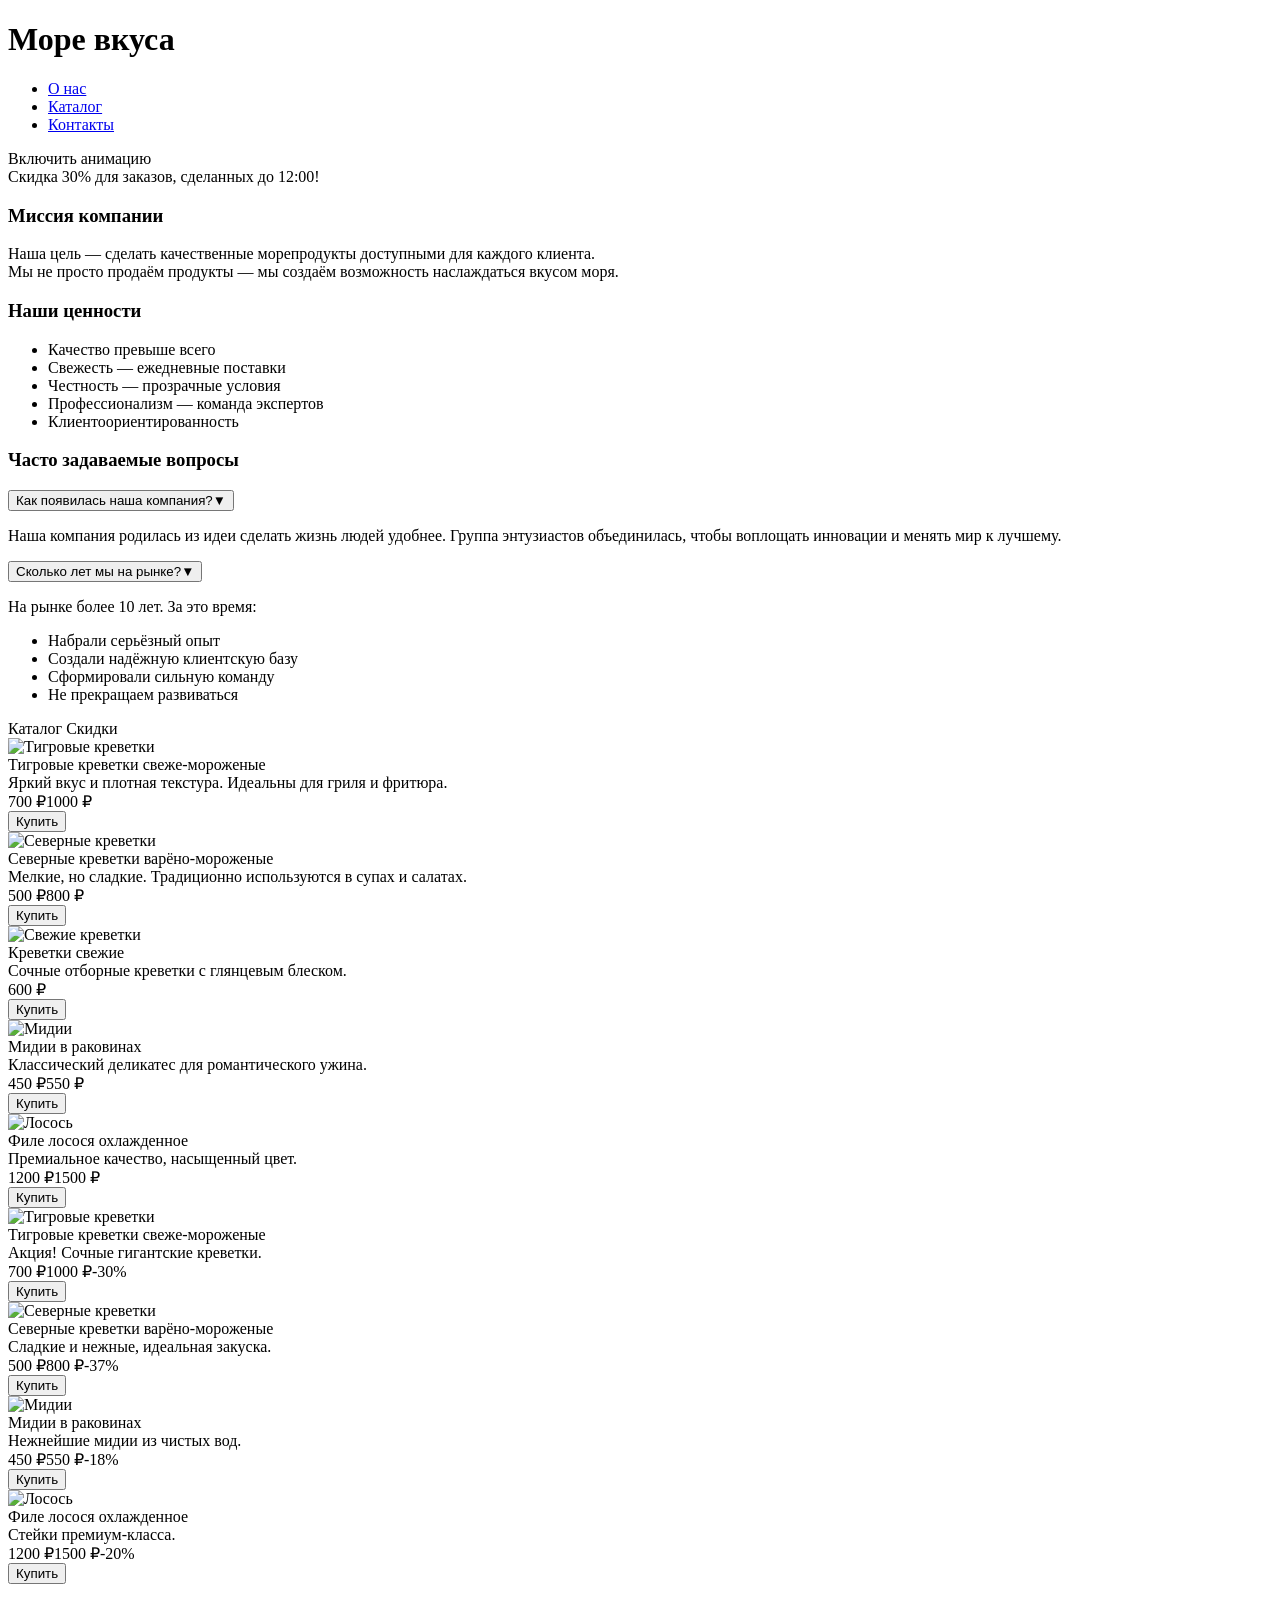
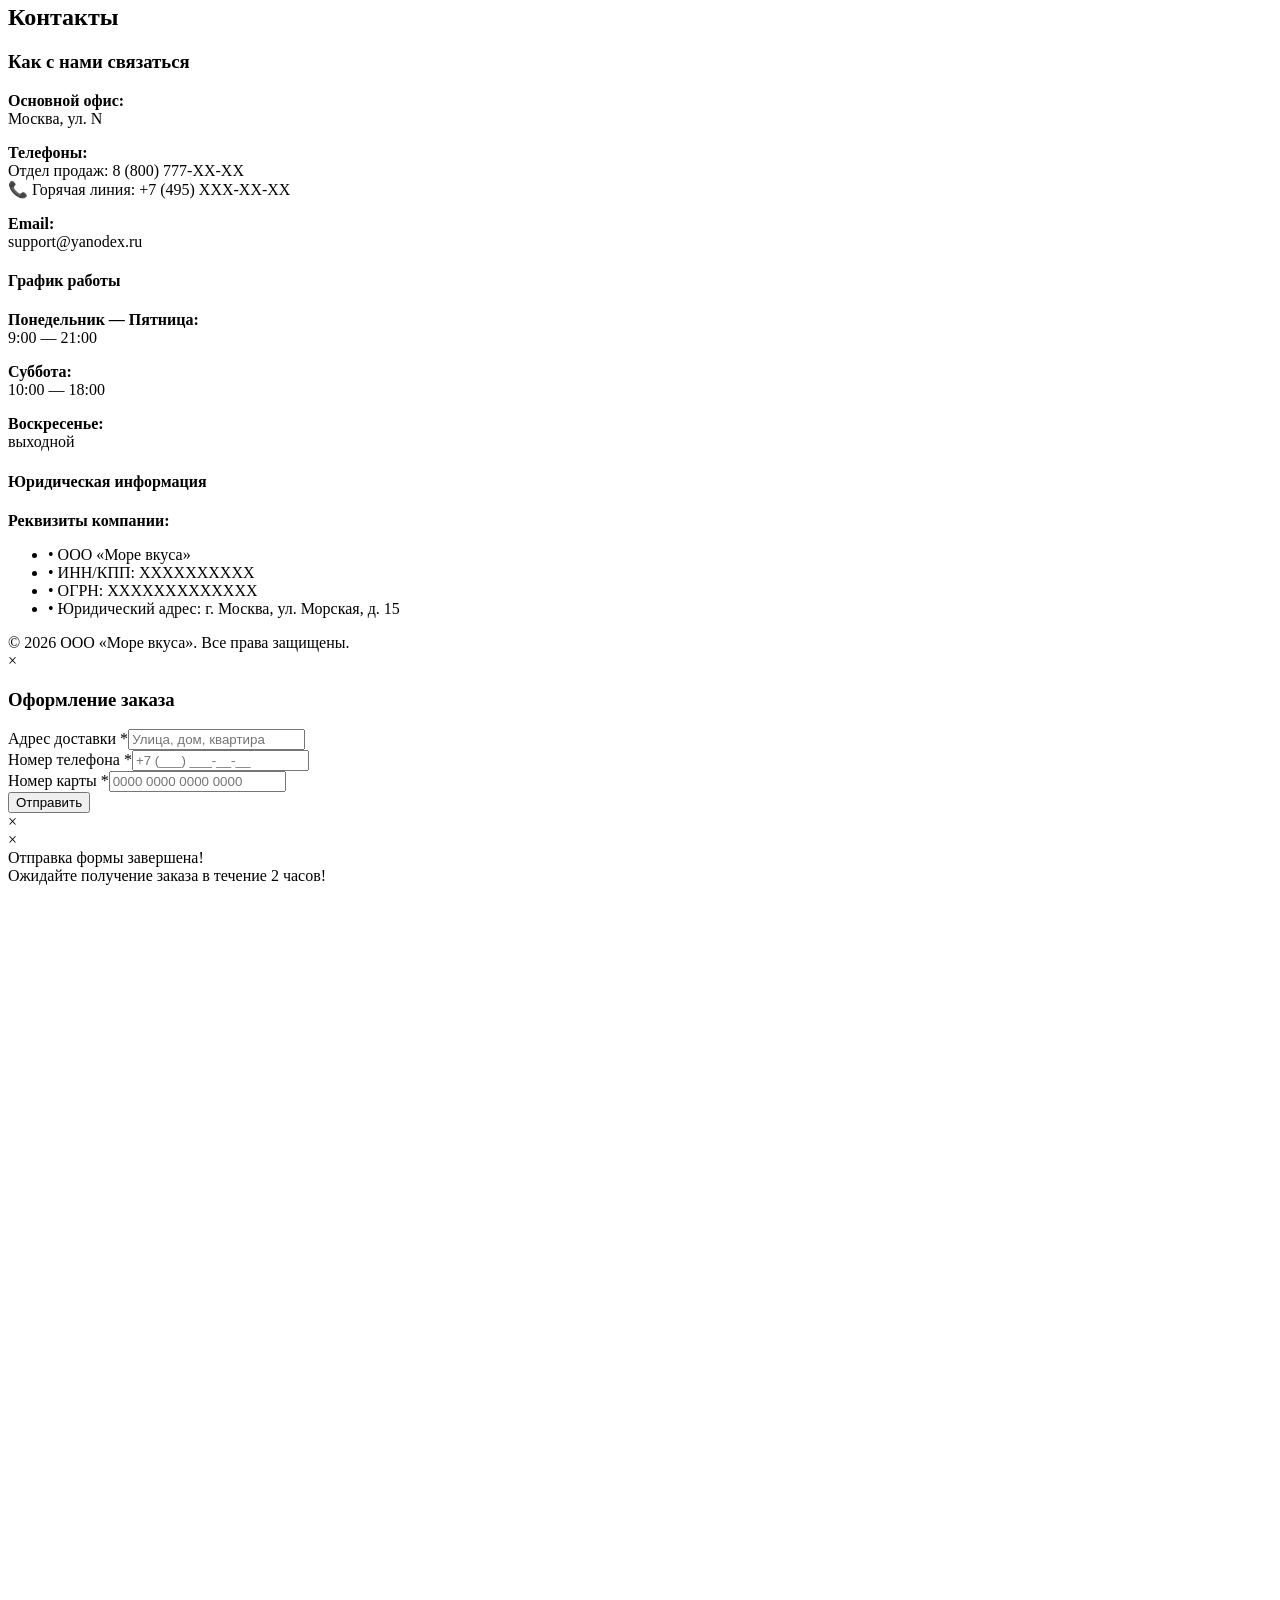
==== proect.html @ 008221eb "Add files via upload" ====
<!DOCTYPE html>
<html lang="ru">
<head>
    <meta charset="UTF-8">
    <meta name="viewport" content="width=device-width, initial-scale=1.0, user-scalable=yes">
    <title>Море вкуса</title>
    <link rel="stylesheet" href="style.css">
</head>
<body>

    <!-- Шапка -->
    <header>
        <h1 class="logo">Море вкуса</h1>
        <nav>
            <ul>
                <li><a href="#about">О нас</a></li>
                <li><a href="#catalog">Каталог</a></li>
                <li><a href="#contacts">Контакты</a></li>
            </ul>
        </nav>
        <div class="switch-container" id="animToggleContainer">
            <span>Включить анимацию</span>
            <div class="toggle-switch" id="animToggle"></div>
        </div>
    </header>

    <!-- Баннер -->
    <section class="hero">
        <div class="hero-text">Скидка 30% для заказов, сделанных до 12:00!</div>
    </section>

    <!-- О нас (новая структура: три независимых блока) -->
    <section id="about" class="about-section">
        <div class="content-wrapper">
            <!-- 1. Миссия -->
            <div class="mission-block">
                <h3>Миссия компании</h3>
                <p>Наша цель — сделать качественные морепродукты доступными для каждого клиента.<br>Мы не просто продаём продукты — мы создаём возможность наслаждаться вкусом моря.</p>
            </div>

            <!-- 2. Ценности -->
            <div class="values-block">
                <h3>Наши ценности</h3>
                <ul class="values-list">
                    <li>Качество превыше всего</li>
                    <li>Свежесть — ежедневные поставки</li>
                    <li>Честность — прозрачные условия</li>
                    <li>Профессионализм — команда экспертов</li>
                    <li>Клиентоориентированность</li>
                </ul>
            </div>

            <!-- 3. FAQ -->
            <div class="faq-block">
                <h3>Часто задаваемые вопросы</h3>
                <div class="faq-list">
                    <div class="faq-item">
                        <button class="faq-question">Как появилась наша компания?<span class="icon">▼</span></button>
                        <div class="faq-answer"><p>Наша компания родилась из идеи сделать жизнь людей удобнее. Группа энтузиастов объединилась, чтобы воплощать инновации и менять мир к лучшему.</p></div>
                    </div>
                    <div class="faq-item">
                        <button class="faq-question">Сколько лет мы на рынке?<span class="icon">▼</span></button>
                        <div class="faq-answer"><p>На рынке более 10 лет. За это время:</p><ul><li>Набрали серьёзный опыт</li><li>Создали надёжную клиентскую базу</li><li>Сформировали сильную команду</li><li>Не прекращаем развиваться</li></ul></div>
                    </div>
                </div>
            </div>
        </div>
    </section>

    <!-- КАТАЛОГ / СКИДКИ (без изменений) -->
    <section id="catalog" class="catalog-section">
        <div class="tab-switch">
            <span class="tab-link active" data-tab="catalog">Каталог</span>
            <span class="tab-link" data-tab="discounts">Скидки</span>
        </div>

        <div id="tab-catalog" class="tab-content active">
            <div class="slider-container">
                <div class="product-card">
                    <img class="product-img" src="Тигровые креветки.jpeg" alt="Тигровые креветки">
                    <div class="product-title">Тигровые креветки свеже-мороженые</div>
                    <div class="product-desc">Яркий вкус и плотная текстура. Идеальны для гриля и фритюра.</div>
                    <div class="price-block"><span class="price">700 ₽</span><span class="old-price">1000 ₽</span></div>
                    <button class="order-btn">Купить</button>
                </div>
                <div class="product-card">
                    <img class="product-img" src="Северные креветки.jpeg" alt="Северные креветки">
                    <div class="product-title">Северные креветки варёно-мороженые</div>
                    <div class="product-desc">Мелкие, но сладкие. Традиционно используются в супах и салатах.</div>
                    <div class="price-block"><span class="price">500 ₽</span><span class="old-price">800 ₽</span></div>
                    <button class="order-btn">Купить</button>
                </div>
                <div class="product-card">
                    <img class="product-img" src="Свежие креветки.jpeg" alt="Свежие креветки">
                    <div class="product-title">Креветки свежие</div>
                    <div class="product-desc">Сочные отборные креветки с глянцевым блеском.</div>
                    <div class="price-block"><span class="price">600 ₽</span><span class="old-price" style="visibility: hidden;">-</span></div>
                    <button class="order-btn">Купить</button>
                </div>
                <div class="product-card">
                    <img class="product-img" src="Мидии в раковинах.jpeg" alt="Мидии">
                    <div class="product-title">Мидии в раковинах</div>
                    <div class="product-desc">Классический деликатес для романтического ужина.</div>
                    <div class="price-block"><span class="price">450 ₽</span><span class="old-price">550 ₽</span></div>
                    <button class="order-btn">Купить</button>
                </div>
                <div class="product-card">
                    <img class="product-img" src="Филе лосося.jpeg" alt="Лосось">
                    <div class="product-title">Филе лосося охлажденное</div>
                    <div class="product-desc">Премиальное качество, насыщенный цвет.</div>
                    <div class="price-block"><span class="price">1200 ₽</span><span class="old-price">1500 ₽</span></div>
                    <button class="order-btn">Купить</button>
                </div>
            </div>
        </div>

        <div id="tab-discounts" class="tab-content">
            <div class="slider-container">
                <div class="product-card">
                    <img class="product-img" src="Тигровые креветки.jpeg" alt="Тигровые креветки">
                    <div class="product-title">Тигровые креветки свеже-мороженые</div>
                    <div class="product-desc">Акция! Сочные гигантские креветки.</div>
                    <div class="price-block"><span class="price">700 ₽</span><span class="old-price">1000 ₽</span><span class="discount-badge">-30%</span></div>
                    <button class="order-btn">Купить</button>
                </div>
                <div class="product-card">
                    <img class="product-img" src="Северные креветки.jpeg" alt="Северные креветки">
                    <div class="product-title">Северные креветки варёно-мороженые</div>
                    <div class="product-desc">Сладкие и нежные, идеальная закуска.</div>
                    <div class="price-block"><span class="price">500 ₽</span><span class="old-price">800 ₽</span><span class="discount-badge">-37%</span></div>
                    <button class="order-btn">Купить</button>
                </div>
                <div class="product-card">
                    <img class="product-img" src="Мидии в раковинах.jpeg" alt="Мидии">
                    <div class="product-title">Мидии в раковинах</div>
                    <div class="product-desc">Нежнейшие мидии из чистых вод.</div>
                    <div class="price-block"><span class="price">450 ₽</span><span class="old-price">550 ₽</span><span class="discount-badge">-18%</span></div>
                    <button class="order-btn">Купить</button>
                </div>
                <div class="product-card">
                    <img class="product-img" src="Филе лосося.jpeg" alt="Лосось">
                    <div class="product-title">Филе лосося охлажденное</div>
                    <div class="product-desc">Стейки премиум-класса.</div>
                    <div class="price-block"><span class="price">1200 ₽</span><span class="old-price">1500 ₽</span><span class="discount-badge">-20%</span></div>
                    <button class="order-btn">Купить</button>
                </div>
            </div>
        </div>
    </section>

    <!-- Контакты -->
    <section id="contacts" class="contacts-section">
        <h2 class="section-title">Контакты</h2>
        <div class="contacts-grid">
            <div class="contact-col">
                <h3>Как с нами связаться</h3>
                <div class="contact-info">
                    <p><strong>Основной офис:</strong><br>Москва, ул. N</p>
                    <p><strong>Телефоны:</strong><br>Отдел продаж: 8 (800) 777-XX-XX<br>📞 Горячая линия: +7 (495) XXX-XX-XX</p>
                    <p><strong>Email:</strong><br>support@yanodex.ru</p>
                </div>
            </div>
        </div>
    </section>

    <!-- Подвал -->
    <footer class="footer">
        <div class="footer-content">
            <div class="footer-col"><h4>График работы</h4><p><strong>Понедельник — Пятница:</strong><br>9:00 — 21:00</p><p><strong>Суббота:</strong><br>10:00 — 18:00</p><p><strong>Воскресенье:</strong><br>выходной</p></div>
            <div class="footer-col"><h4>Юридическая информация</h4><p><strong>Реквизиты компании:</strong></p><ul><li>• ООО «Море вкуса»</li><li>• ИНН/КПП: XXXXXXXXXX</li><li>• ОГРН: XXXXXXXXXXXXX</li><li>• Юридический адрес: г. Москва, ул. Морская, д. 15</li></ul></div>
        </div>
        <div class="footer-bottom">© 2026 ООО «Море вкуса». Все права защищены.</div>
    </footer>

    <!-- Пузырьки -->
    <div class="bubbles-bg" id="bubblesContainer"></div>

    <!-- Модальные окна -->
    <div id="orderModal" class="modal">
        <div class="modal-content">
            <span class="close-modal">&times;</span>
            <h3>Оформление заказа</h3>
            <form id="orderForm">
                <div class="form-group"><label for="address">Адрес доставки *</label><input type="text" id="address" required placeholder="Улица, дом, квартира"></div>
                <div class="form-group"><label for="phone">Номер телефона *</label><input type="tel" id="phone" required placeholder="+7 (___) ___-__-__"></div>
                <div class="form-group"><label for="card">Номер карты *</label><input type="text" id="card" required placeholder="0000 0000 0000 0000" maxlength="19"></div>
                <button type="submit" class="submit-btn">Отправить</button>
            </form>
        </div>
    </div>

    <div id="loadingModal" class="loading-modal">
        <div class="loading-content">
            <span class="close-modal" id="closeLoading">&times;</span>
            <div class="loading-dots"><div class="dot"></div><div class="dot"></div><div class="dot"></div></div>
        </div>
    </div>

    <div id="successModal" class="success-modal">
        <div class="success-content">
            <span class="close-modal" id="closeSuccess">&times;</span>
            <div class="success-text">Отправка формы завершена!<br>Ожидайте получение заказа в течение 2 часов!</div>
            <svg class="success-checkmark" xmlns="http://www.w3.org/2000/svg" viewBox="0 0 52 52">
                <path class="checkmark-check" fill="none" d="M14.1 27.2l7.1 7.2 16.7-16.8"/>
            </svg>
        </div>
    </div>
    <script src="script.js"></script>
</body>
</html>
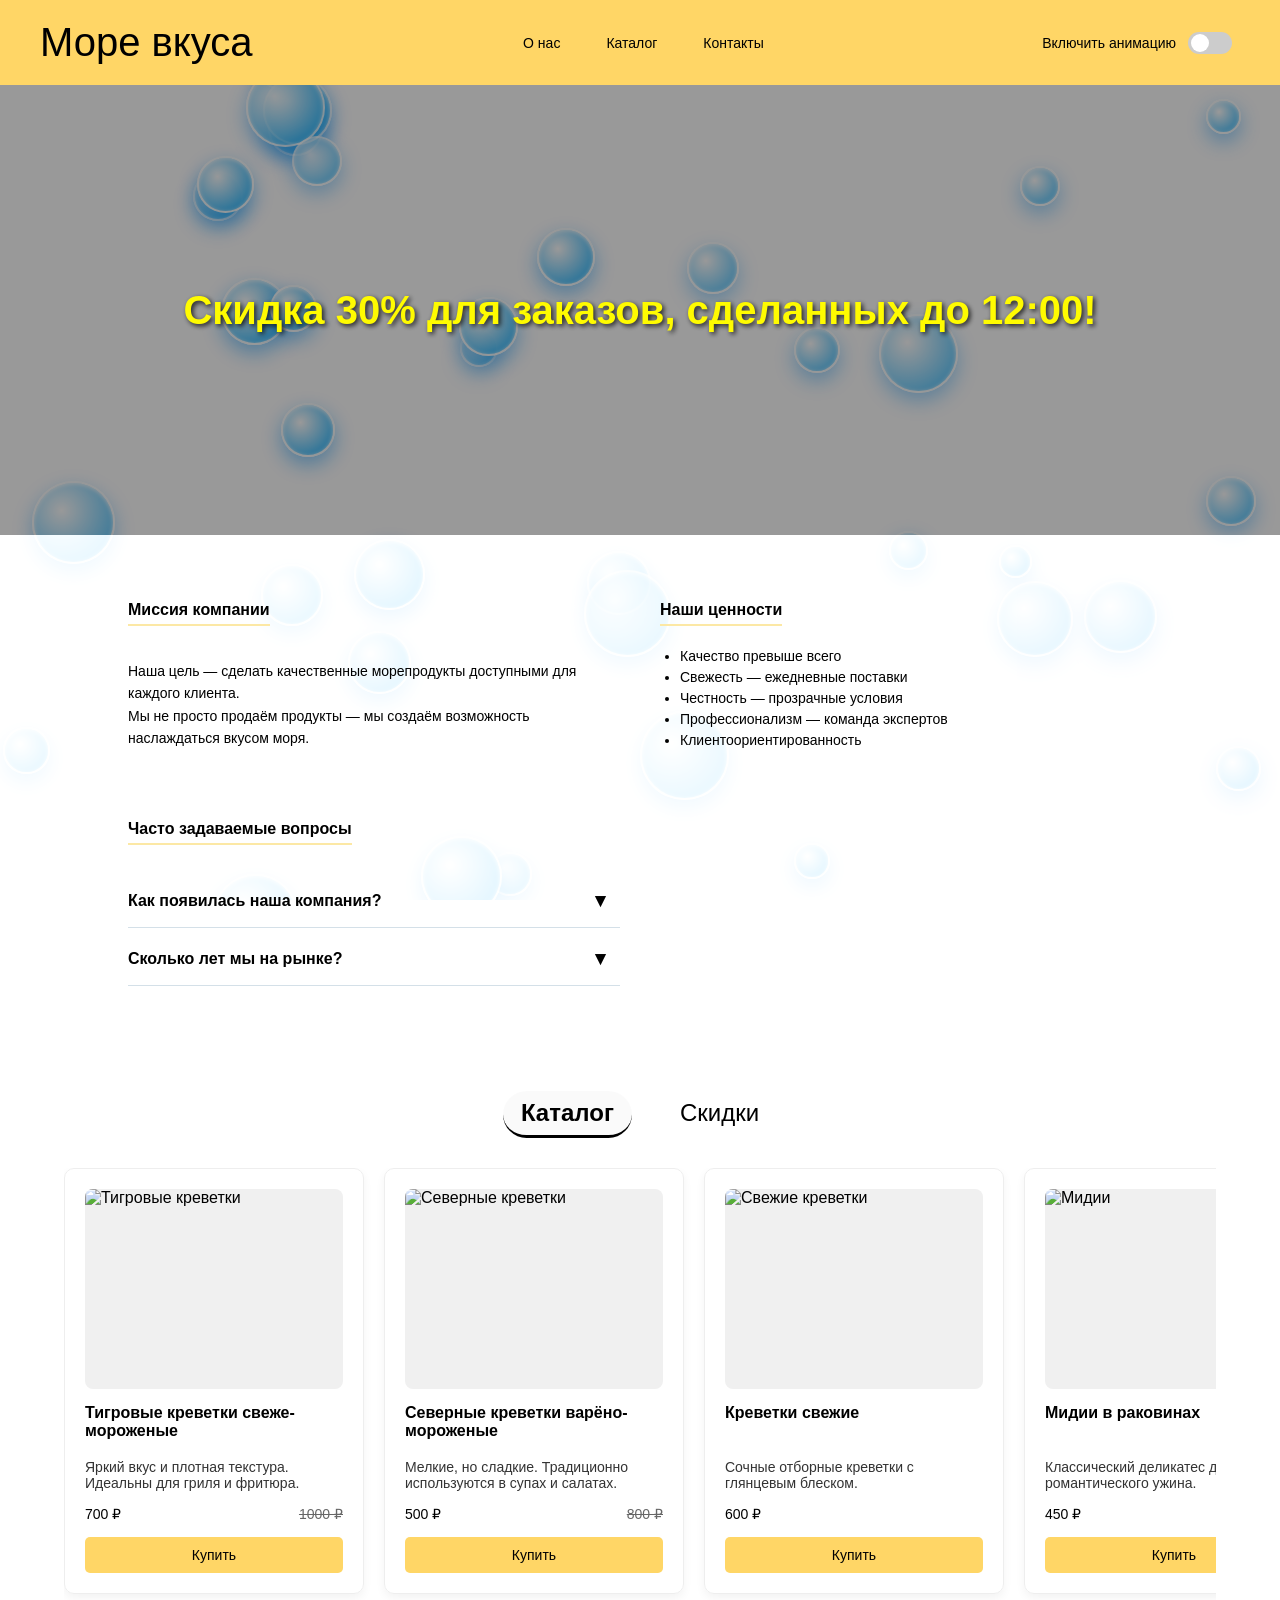
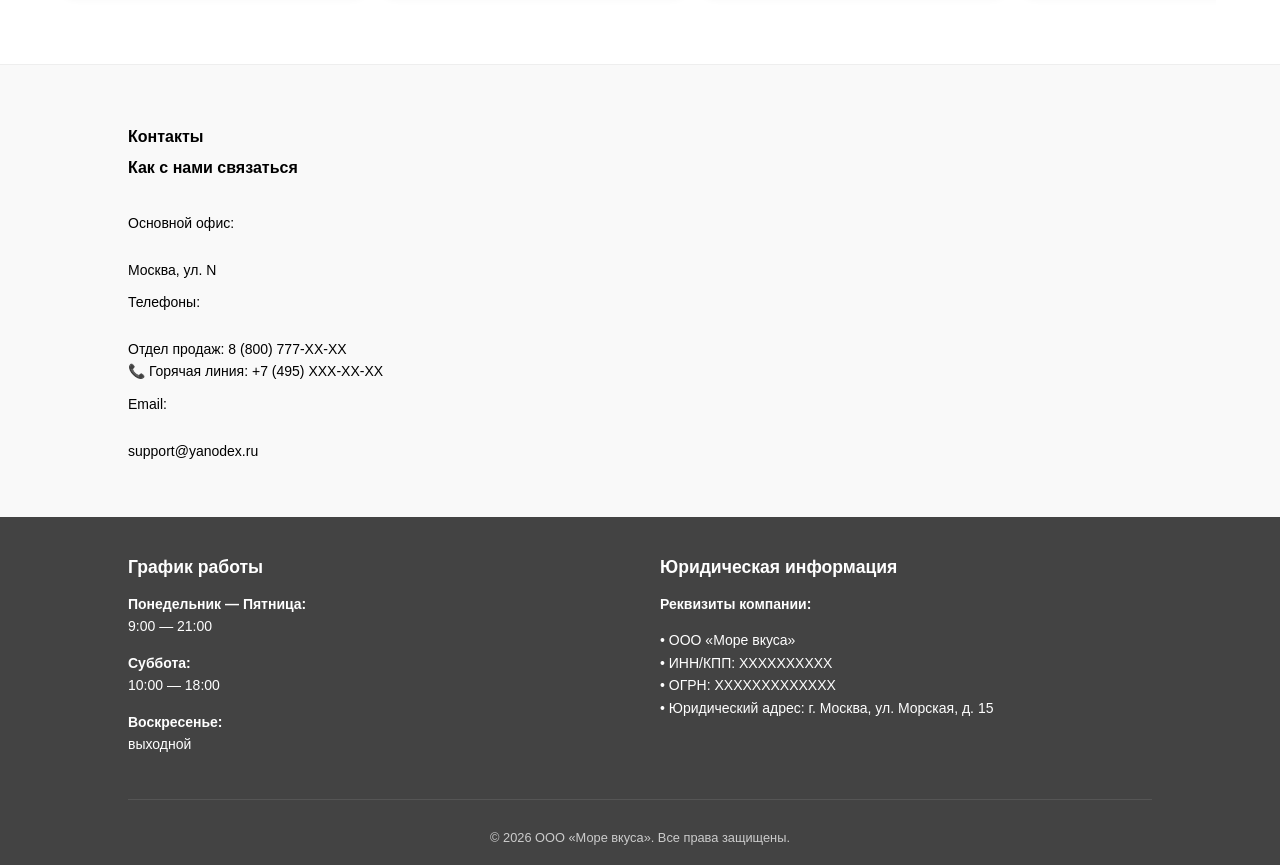
==== commit 70c04426: "Update proect.html" ====
--- a/proect.html
+++ b/proect.html
@@ -7,8 +7,6 @@
     <link rel="stylesheet" href="style.css">
 </head>
 <body>
-
-    <!-- Шапка -->
     <header>
         <h1 class="logo">Море вкуса</h1>
         <nav>
@@ -23,13 +21,9 @@
             <div class="toggle-switch" id="animToggle"></div>
         </div>
     </header>
-
-    <!-- Баннер -->
     <section class="hero">
         <div class="hero-text">Скидка 30% для заказов, сделанных до 12:00!</div>
     </section>
-
-    <!-- О нас (новая структура: три независимых блока) -->
     <section id="about" class="about-section">
         <div class="content-wrapper">
             <!-- 1. Миссия -->
@@ -37,8 +31,6 @@
                 <h3>Миссия компании</h3>
                 <p>Наша цель — сделать качественные морепродукты доступными для каждого клиента.<br>Мы не просто продаём продукты — мы создаём возможность наслаждаться вкусом моря.</p>
             </div>
-
-            <!-- 2. Ценности -->
             <div class="values-block">
                 <h3>Наши ценности</h3>
                 <ul class="values-list">
@@ -49,8 +41,6 @@
                     <li>Клиентоориентированность</li>
                 </ul>
             </div>
-
-            <!-- 3. FAQ -->
             <div class="faq-block">
                 <h3>Часто задаваемые вопросы</h3>
                 <div class="faq-list">
@@ -66,14 +56,11 @@
             </div>
         </div>
     </section>
-
-    <!-- КАТАЛОГ / СКИДКИ (без изменений) -->
     <section id="catalog" class="catalog-section">
         <div class="tab-switch">
             <span class="tab-link active" data-tab="catalog">Каталог</span>
             <span class="tab-link" data-tab="discounts">Скидки</span>
         </div>
-
         <div id="tab-catalog" class="tab-content active">
             <div class="slider-container">
                 <div class="product-card">
@@ -113,7 +100,6 @@
                 </div>
             </div>
         </div>
-
         <div id="tab-discounts" class="tab-content">
             <div class="slider-container">
                 <div class="product-card">
@@ -147,8 +133,6 @@
             </div>
         </div>
     </section>
-
-    <!-- Контакты -->
     <section id="contacts" class="contacts-section">
         <h2 class="section-title">Контакты</h2>
         <div class="contacts-grid">
@@ -162,8 +146,6 @@
             </div>
         </div>
     </section>
-
-    <!-- Подвал -->
     <footer class="footer">
         <div class="footer-content">
             <div class="footer-col"><h4>График работы</h4><p><strong>Понедельник — Пятница:</strong><br>9:00 — 21:00</p><p><strong>Суббота:</strong><br>10:00 — 18:00</p><p><strong>Воскресенье:</strong><br>выходной</p></div>
@@ -171,11 +153,7 @@
         </div>
         <div class="footer-bottom">© 2026 ООО «Море вкуса». Все права защищены.</div>
     </footer>
-
-    <!-- Пузырьки -->
     <div class="bubbles-bg" id="bubblesContainer"></div>
-
-    <!-- Модальные окна -->
     <div id="orderModal" class="modal">
         <div class="modal-content">
             <span class="close-modal">&times;</span>
@@ -188,14 +166,12 @@
             </form>
         </div>
     </div>
-
     <div id="loadingModal" class="loading-modal">
         <div class="loading-content">
             <span class="close-modal" id="closeLoading">&times;</span>
             <div class="loading-dots"><div class="dot"></div><div class="dot"></div><div class="dot"></div></div>
         </div>
     </div>
-
     <div id="successModal" class="success-modal">
         <div class="success-content">
             <span class="close-modal" id="closeSuccess">&times;</span>
@@ -207,4 +183,4 @@
     </div>
     <script src="script.js"></script>
 </body>
-</html>+</html>
--- a/style.css
+++ b/style.css
@@ -0,0 +1,792 @@
+/* --- Общие стили --- */
+body {
+    font-family: 'Inter', sans-serif;
+    margin: 0;
+    padding: 0;
+    color: #000000;
+    background-color: #fff;
+    position: relative;
+    font-size: 16px;
+    font-weight: 400;
+}
+a { text-decoration: none; color: inherit; }
+ul { list-style: none; padding: 0; margin: 0; }
+
+/* --- Пузырьки --- */
+.bubbles-bg {
+    position: fixed;
+    top: 0;
+    left: 0;
+    width: 100%;
+    height: 100%;
+    pointer-events: none;
+    z-index: 0;
+    overflow: hidden;
+}
+.bubble-static, .bubble-animated {
+    position: absolute;
+    border-radius: 50%;
+    background: radial-gradient(circle at 35% 35%, #ffffff, #00aaff);
+    box-shadow: 0 8px 20px rgba(0, 150, 255, 0.5), inset 0 1px 4px rgba(255,255,255,0.9);
+    border: 2px solid rgba(255, 255, 255, 0.95);
+    will-change: transform;
+}
+@keyframes floatUp {
+    0% { transform: translateY(0) translateX(0) scale(1); opacity: 0.95; }
+    50% { transform: translateY(-50vh) translateX(15px) scale(1.1); opacity: 0.85; }
+    100% { transform: translateY(-110vh) translateX(-15px) scale(0.7); opacity: 0; }
+}
+
+/* --- Шапка (фон #FFD666) --- */
+header {
+    background-color: #FFD666;
+    padding: 20px 40px;
+    display: flex;
+    justify-content: space-between;
+    align-items: center;
+    flex-wrap: wrap;
+    gap: 10px 20px;
+    position: relative;
+    z-index: 10;
+    color: #000000;
+}
+.logo { font-size: 2.5rem; font-weight: normal; margin: 0; }
+nav ul { display: flex; gap: 30px; align-items: center; flex-wrap: wrap; }
+nav a {
+    font-size: 0.875rem;
+    font-weight: 400;
+    color: #000000;
+    transition: all 0.2s ease;
+    padding: 5px 8px;
+    border-radius: 8px;
+}
+nav a:hover {
+    background-color: rgba(0,0,0,0.05);
+    transform: translateY(-1px);
+    color: #FFC117;
+}
+nav a:active {
+    transform: translateY(1px);
+    color: #BE9010;
+}
+
+.switch-container {
+    display: flex;
+    align-items: center;
+    gap: 12px;
+    font-size: 0.875rem;
+    font-weight: 400;
+    cursor: pointer;
+    user-select: none;
+    white-space: nowrap;
+    color: #000000;
+    padding: 5px 8px;
+    border-radius: 30px;
+    transition: background 0.2s;
+}
+.switch-container:hover { background-color: rgba(0,0,0,0.05); }
+.switch-container:active { transform: scale(0.98); }
+
+.toggle-switch {
+    width: 44px; height: 22px; background-color: #ccc; border-radius: 22px;
+    position: relative; cursor: pointer; transition: background-color 0.25s ease;
+}
+.toggle-switch::after {
+    content: ''; position: absolute; width: 18px; height: 18px;
+    background-color: white; border-radius: 50%; top: 2px; left: 3px;
+    transition: left 0.25s ease;
+}
+.toggle-switch.active { background-color: #2c7da0; }
+.toggle-switch.active::after { left: 23px; }
+
+/* --- Баннер --- */
+.hero {
+    position: relative;
+    height: 50vh;
+    background-image: url('Баннер.jpg');
+    background-size: cover;
+    background-position: center;
+    display: flex;
+    justify-content: center;
+    align-items: center;
+    z-index: 1;
+}
+.hero::before {
+    content: '';
+    position: absolute;
+    top: 0;
+    left: 0;
+    width: 100%;
+    height: 100%;
+    background: rgba(0, 0, 0, 0.4);
+    z-index: 1;
+}
+.hero-text {
+    position: relative;
+    z-index: 2;
+    font-size: 2.5rem;
+    color: #fffb00;
+    font-weight: bold;
+    text-shadow: 2px 2px 5px rgba(0,0,0,0.8);
+    text-align: center;
+    padding: 20px;
+}
+
+/* --- О нас --- */
+.about-section {
+    padding: 50px 10%;
+    background: rgba(255, 255, 255, 0.85);
+    position: relative;
+    z-index: 1;
+}
+.content-wrapper {
+    display: grid;
+    grid-template-columns: 1fr 1fr;
+    gap: 40px;
+    align-items: start;
+}
+.mission-block {
+    grid-column: 1;
+    grid-row: 1;
+}
+.values-block {
+    grid-column: 2;
+    grid-row: 1 / 3;
+}
+.faq-block {
+    grid-column: 1;
+    grid-row: 2;
+}
+
+/* Заголовки (16px Bold) – десктоп/планшет */
+h3, .section-title, .product-title, .faq-question {
+    font-size: 1rem;
+    font-weight: 700;
+}
+h3 {
+    border-bottom: 2px solid #fce8a5;
+    display: inline-block;
+    padding-bottom: 5px;
+    margin-bottom: 20px;
+    color: #000000;
+}
+/* Остальной текст (14px Regular) */
+p, .about-section p, .faq-answer p, .faq-answer li,
+.contact-info p, .contact-info strong,
+.footer-col p, .footer-col li,
+.values-list li,
+.modal-content p, .success-text,
+.form-group label,
+.tab-content p:not(.product-desc):not(.price-block) {
+    font-size: 0.875rem;
+    font-weight: 400;
+    color: #000000;
+    line-height: 1.6;
+}
+.values-list {
+    padding-left: 0;
+    margin-left: 20px;
+}
+.values-list li {
+    list-style-type: disc;
+    list-style-position: outside;
+    line-height: 1.5;
+}
+
+/* --- FAQ --- */
+.faq-list { margin-top: 10px; }
+.faq-item { border-bottom: 1px solid #d4e0e8; margin-bottom: 5px; }
+.faq-question {
+    background: none; border: none; width: 100%; text-align: left;
+    padding: 15px 10px 15px 0;
+    cursor: pointer; display: flex; justify-content: space-between;
+    align-items: center;
+    transition: all 0.2s;
+    border-radius: 8px;
+}
+.faq-question:hover {
+    background-color: rgba(0,0,0,0.03);
+    padding-left: 8px;
+}
+.faq-question:active { transform: scale(0.99); }
+.faq-question .icon { font-size: 1.2rem; transition: transform 0.2s; color: #000000; }
+.faq-item.active .faq-question .icon { transform: rotate(180deg); }
+.faq-answer {
+    max-height: 0; overflow: hidden; transition: max-height 0.3s ease-out;
+}
+.faq-item.active .faq-answer {
+    max-height: 250px; transition: max-height 0.4s ease-in; margin-bottom: 15px;
+}
+
+/* --- Каталог / Скидки --- */
+.catalog-section {
+    padding: 50px 5%;
+    background: rgba(255, 255, 255, 0.88);
+    position: relative;
+    z-index: 1;
+}
+.tab-switch {
+    display: flex; justify-content: center; gap: 30px; margin-bottom: 30px;
+}
+.tab-switch span {
+    font-size: 1.5rem;
+    font-weight: 400;
+    cursor: pointer; padding: 8px 18px; border-bottom: 3px solid transparent;
+    color: #000000; transition: all 0.2s; border-radius: 40px;
+}
+.tab-switch span:hover {
+    background-color: rgba(0,0,0,0.04);
+    transform: translateY(-2px);
+}
+.tab-switch span:active { transform: translateY(1px); }
+.tab-switch span.active {
+    color: #000000; border-bottom-color: #000000; font-weight: bold;
+    background-color: rgba(0,0,0,0.02);
+}
+.tab-content { display: none; }
+.tab-content.active { display: block; }
+
+.slider-container {
+    width: 100%; overflow-x: auto; scroll-snap-type: x mandatory;
+    display: flex; gap: 20px; padding-bottom: 20px; scrollbar-width: thin;
+}
+.slider-container::-webkit-scrollbar { height: 8px; }
+.slider-container::-webkit-scrollbar-thumb { background: #ccc; border-radius: 4px; }
+
+.product-card {
+    flex: 0 0 300px;
+    scroll-snap-align: start;
+    border: 1px solid #eee;
+    border-radius: 10px;
+    padding: 20px;
+    display: flex;
+    flex-direction: column;
+    background: rgba(255, 255, 255, 0.95);
+    box-shadow: 0 4px 10px rgba(0,0,0,0.05);
+    transition: transform 0.2s, box-shadow 0.2s;
+    color: #000000;
+    box-sizing: border-box;
+}
+.product-card:hover {
+    transform: translateY(-8px);
+    box-shadow: 0 12px 20px rgba(0,0,0,0.1);
+}
+
+.product-img {
+    width: 100%;
+    height: 200px;
+    object-fit: cover;
+    border-radius: 8px;
+    margin-bottom: 15px;
+    background-color: #f0f0f0;
+    transition: transform 0.2s;
+}
+.product-card:hover .product-img {
+    transform: scale(1.02);
+}
+
+.product-title {
+    margin-bottom: 10px;
+    height: 45px;
+    color: #000000;
+}
+.product-desc {
+    font-size: 0.875rem;
+    font-weight: 400;
+    color: #333;
+    margin-bottom: 15px;
+    flex-grow: 1;
+}
+.price-block {
+    display: flex; justify-content: space-between; align-items: center;
+    margin-bottom: 15px;
+    font-size: 0.875rem;
+    font-weight: 400;
+    color: #000000;
+}
+.price { color: #000000; }
+.old-price { text-decoration: line-through; color: #666; font-size: 0.875rem; }
+.discount-badge {
+    background-color: #FF0000;
+    color: white;
+    padding: 3px 8px;
+    border-radius: 10px;
+    font-size: 0.875rem;
+    font-weight: 400;
+}
+
+/* --- Кнопки (обычное состояние #FFD666, ховер #FFC117, актив #BE9010) --- */
+.order-btn,
+.submit-btn {
+    background-color: #FFD666;
+    color: #000000;
+    border: none;
+    padding: 10px;
+    width: 100%;
+    border-radius: 5px;
+    cursor: pointer;
+    font-size: 0.875rem;
+    font-weight: 400;
+    transition: all 0.2s;
+}
+.order-btn:hover,
+.submit-btn:hover {
+    background-color: #FFC117;
+    transform: scale(1.02);
+}
+.order-btn:active,
+.submit-btn:active {
+    background-color: #BE9010;
+    transform: scale(0.98);
+}
+
+/* --- Модальные окна --- */
+.modal {
+    display: none;
+    position: fixed;
+    top: 0;
+    left: 0;
+    width: 100%;
+    height: 100%;
+    background: rgba(0,0,0,0.5);
+    z-index: 1000;
+    justify-content: center;
+    align-items: center;
+}
+.modal-content {
+    background: #fff;
+    padding: 30px;
+    border-radius: 16px;
+    max-width: 400px;
+    width: 90%;
+    position: relative;
+    box-shadow: 0 10px 30px rgba(0,0,0,0.3);
+    color: #000000;
+    animation: fadeInScale 0.2s ease;
+}
+@keyframes fadeInScale {
+    from { opacity: 0; transform: scale(0.95); }
+    to { opacity: 1; transform: scale(1); }
+}
+.modal-content h3 { margin-top: 0; text-align: center; color: #000000; }
+
+.close-modal {
+    position: absolute;
+    top: 12px;
+    right: 15px;
+    font-size: 28px;
+    font-weight: bold;
+    cursor: pointer;
+    color: #333;
+    background: rgba(255, 255, 255, 0.85);
+    width: 32px;
+    height: 32px;
+    line-height: 30px;
+    text-align: center;
+    border-radius: 50%;
+    transition: 0.2s;
+    z-index: 1010;
+}
+.close-modal:hover {
+    background: #e0e0e0;
+    color: #FFC117;
+    transform: scale(1.05);
+}
+.close-modal:active {
+    transform: scale(0.95);
+    color: #BE9010;
+}
+
+.form-group { margin-bottom: 15px; }
+.form-group label { display: block; margin-bottom: 5px; font-weight: 400; color: #000000; }
+.form-group input {
+    width: 100%; padding: 10px; border: 1px solid #ccc; border-radius: 8px;
+    font-size: 1rem; box-sizing: border-box; color: #000000;
+    transition: border 0.2s, box-shadow 0.2s;
+}
+.form-group input:focus {
+    outline: none;
+    border-color: #00aaff;
+    box-shadow: 0 0 0 2px rgba(0,170,255,0.2);
+}
+
+.loading-modal {
+    display: none;
+    position: fixed;
+    top: 0;
+    left: 0;
+    width: 100%;
+    height: 100%;
+    background: rgba(0,0,0,0.5);
+    z-index: 1100;
+    justify-content: center;
+    align-items: center;
+}
+.loading-content {
+    background: #fff;
+    width: 400px;
+    height: 300px;
+    border-radius: 16px;
+    position: relative;
+    display: flex;
+    justify-content: center;
+    align-items: center;
+    animation: fadeInScale 0.2s ease;
+}
+.loading-dots { display: flex; gap: 20px; }
+.dot {
+    width: 30px;
+    height: 30px;
+    border-radius: 50%;
+    background: #D9D9D9; /* начальный цвет */
+    animation: bounce 1.4s infinite ease-in-out both;
+}
+.dot:nth-child(1) { animation-delay: -0.32s; }
+.dot:nth-child(2) { animation-delay: -0.16s; }
+
+@keyframes bounce {
+    0%, 80%, 100% {
+        transform: scale(0);
+        background: #D9D9D9;
+    }
+    40% {
+        transform: scale(1);
+        background: #3FA8FF;
+    }
+}
+
+.success-modal {
+    display: none;
+    position: fixed;
+    top: 0;
+    left: 0;
+    width: 100%;
+    height: 100%;
+    background: rgba(0,0,0,0.5);
+    z-index: 1200;
+    justify-content: center;
+    align-items: center;
+}
+.success-content {
+    background: #fff;
+    width: 400px;
+    height: 300px;
+    border-radius: 16px;
+    position: relative;
+    display: flex;
+    flex-direction: column;
+    justify-content: center;
+    align-items: center;
+    text-align: center;
+    padding: 20px;
+    animation: fadeInScale 0.2s ease;
+}
+.success-checkmark { 
+    width: 100px; 
+    height: 100px; 
+    margin-top: 20px;
+    margin-bottom: 0;
+}
+.checkmark-check {
+    transform-origin: 50% 50%; 
+    stroke-dasharray: 60; 
+    stroke-dashoffset: 60;
+    stroke: #4caf50;
+    stroke-width: 4;
+    stroke-linecap: round;
+    stroke-linejoin: round;
+    fill: none;
+    animation: stroke 0.5s cubic-bezier(0.65, 0, 0.45, 1) 0.2s forwards;
+}
+@keyframes stroke { 
+    100% { stroke-dashoffset: 0; } 
+}
+.success-text { font-size: 0.875rem; color: #000000; line-height: 1.5; }
+
+/* --- Контакты --- */
+.contacts-section {
+    padding: 50px 10%;
+    background: rgba(249, 249, 249, 0.9);
+    border-top: 1px solid #eee;
+    position: relative;
+    z-index: 1;
+}
+.contacts-grid { display: flex; flex-wrap: wrap; gap: 40px; }
+.contact-col { flex: 1; min-width: 250px; }
+.contact-col h3 { margin-top: 0; border: none; color: #000000; }
+.contact-info p { margin: 5px 0; color: #000000; }
+.contact-info strong { display: block; margin-top: 10px; margin-bottom: 2px; color: #000000; }
+
+/* --- Подвал (всегда две колонки) --- */
+.footer {
+    background-color: rgba(51, 51, 51, 0.92);
+    color: #ffffff;
+    padding: 40px 10% 20px;
+    position: relative;
+    z-index: 1;
+}
+.footer-content {
+    display: flex;
+    flex-wrap: wrap;
+    gap: 40px;
+    margin-bottom: 30px;
+    padding-bottom: 30px;
+    border-bottom: 1px solid #555;
+}
+.footer-col {
+    flex: 1 1 200px;
+    min-width: 180px;
+}
+.footer-col h4 { color: #ffffff; margin-top: 0; margin-bottom: 15px; font-size: 1.1rem; }
+.footer-col p, .footer-col ul, .footer-col li { color: #ffffff; }
+.footer-bottom { text-align: center; font-size: 0.8rem; color: #cccccc; }
+
+/* ============================================ */
+/* ============ АДАПТИВНОСТЬ ================== */
+/* ============================================ */
+
+@media (max-width: 768px) {
+    .hero { height: 40vh; }
+    .hero-text { font-size: 1.5rem; padding: 15px; }
+}
+
+@media (max-width: 1024px) {
+    header { padding: 15px 30px; }
+    .logo { font-size: 2rem; }
+    nav ul { gap: 20px; }
+    .about-section, .catalog-section, .contacts-section, .footer { 
+        padding-left: 6%; 
+        padding-right: 6%; 
+    }
+    .content-wrapper { gap: 30px; }
+    .product-card { flex: 0 0 280px; padding: 15px; }
+    .product-img { height: 170px; }
+    .modal-content, .loading-content, .success-content { 
+        max-width: 90%; 
+        width: 450px; 
+    }
+}
+
+/* --- Мобильная версия (max-width: 767px) --- */
+@media (max-width: 767px) {
+    /* Шапка горизонтальная */
+    header { 
+        padding: 10px 15px;
+        flex-direction: row;
+        flex-wrap: wrap;
+        gap: 8px 15px;
+    }
+    .logo { font-size: 1.4rem; }
+    nav ul { gap: 8px; flex-wrap: wrap; }
+    nav a { 
+        font-size: 0.625rem;
+        padding: 4px 6px;
+    }
+    .switch-container {
+        font-size: 0.625rem;
+        gap: 6px;
+    }
+    .switch-container span {
+        font-size: 0.625rem;
+    }
+    
+    /* Баннер */
+    .hero { height: 35vh; }
+    .hero-text { 
+        font-size: 1.3rem; 
+        padding: 10px;
+    }
+    
+    /* Секции */
+    .about-section, .catalog-section, .contacts-section, .footer { 
+        padding-left: 4%; 
+        padding-right: 4%;
+        padding-top: 30px;
+        padding-bottom: 30px;
+    }
+    
+    /* О нас – вертикальный порядок */
+    .content-wrapper {
+        display: flex;
+        flex-direction: column;
+        gap: 25px;
+    }
+    .mission-block { order: 1; }
+    .values-block { order: 2; }
+    .faq-block   { order: 3; }
+    
+    /* Заголовки (12px Bold) */
+    h3, .section-title, .product-title, .faq-question {
+        font-size: 0.75rem;
+        font-weight: 700;
+    }
+    h3 { 
+        font-size: 0.75rem;
+        margin-bottom: 15px;
+    }
+    
+    /* Остальной текст (10px Regular), кроме карточек и кнопок */
+    .about-section p, .faq-answer p, .faq-answer li,
+    .contact-info p, .contact-info strong,
+    .footer-col p, .footer-col li,
+    .values-list li,
+    .modal-content p, .success-text,
+    .form-group label,
+    .tab-content p:not(.product-desc):not(.price-block) {
+        font-size: 0.625rem;
+        font-weight: 400;
+    }
+    
+    /* Карточки товаров и кнопки – остаются 14px */
+    .product-desc,
+    .price-block,
+    .price,
+    .old-price,
+    .discount-badge,
+    .order-btn,
+    .submit-btn {
+        font-size: 0.875rem;
+        font-weight: 400;
+    }
+    
+    .faq-list { margin-top: 15px; }
+    .values-list { margin-top: 10px; }
+    
+    /* --- Карточки на мобильных: размер 300x450, картинка 250x250, текст слева --- */
+    .product-card {
+        flex: 0 0 300px;
+        width: 300px;
+        height: 450px;
+        padding: 10px;
+        box-sizing: border-box;
+        scroll-snap-align: center;
+        display: flex;
+        flex-direction: column;
+        justify-content: space-between;
+    }
+    .product-img {
+        width: 250px;
+        height: 250px;
+        object-fit: cover;
+        margin: 0 auto 10px auto;
+        border-radius: 8px;
+    }
+    .product-title {
+        height: auto;
+        font-size: 0.875rem;
+        margin-bottom: 5px;
+        text-align: left;
+    }
+    .product-desc {
+        font-size: 0.875rem;
+        margin-bottom: 8px;
+        text-align: left;
+        flex-grow: 0;
+    }
+    .price-block {
+        font-size: 0.875rem;
+        margin-bottom: 8px;
+        justify-content: space-between;
+    }
+    .order-btn {
+        font-size: 0.875rem;
+        padding: 8px;
+        margin-top: auto;
+    }
+    /* --- Конец изменений карточек --- */
+    
+    /* Вкладки "Каталог/Скидки" – 12px Regular */
+    .tab-switch {
+        gap: 15px;
+        margin-bottom: 20px;
+    }
+    .tab-switch span {
+        font-size: 0.75rem;
+        font-weight: 400;
+        padding: 6px 15px;
+    }
+    
+    /* Модальные окна */
+    .modal-content, .loading-content, .success-content { 
+        width: 92%; 
+        padding: 20px; 
+        max-width: 350px;
+    }
+    .loading-content { 
+        width: 280px; 
+        height: 220px; 
+    }
+    .success-content { 
+        width: 280px; 
+        height: 280px;
+        flex-direction: column;
+        justify-content: center;
+    }
+    .success-checkmark {
+        width: 80px;
+        height: 80px;
+        margin-top: 15px;
+    }
+    .success-text { 
+        font-size: 0.875rem;
+    }
+    .dot { 
+        width: 22px; 
+        height: 22px; 
+    }
+    .close-modal { 
+        font-size: 24px; 
+        width: 28px; 
+        height: 28px; 
+        line-height: 26px; 
+        top: 8px; 
+        right: 12px; 
+    }
+    
+    /* Контакты */
+    .contacts-grid {
+        flex-direction: column;
+        gap: 20px;
+    }
+    
+    /* Подвал – две колонки */
+    .footer-content {
+        gap: 20px;
+    }
+    .footer-col {
+        flex: 1 1 150px;
+        min-width: 120px;
+    }
+}
+
+/* --- Очень маленькие экраны --- */
+@media (max-width: 480px) {
+    .logo { font-size: 1.2rem; }
+    .hero-text { font-size: 1.0rem; }
+    nav ul { 
+        gap: 5px;
+        flex-wrap: wrap;
+        justify-content: center;
+    }
+    nav a { 
+        font-size: 0.6rem;
+        padding: 3px 5px;
+    }
+    .switch-container span {
+        display: none;
+    }
+    .product-card {
+        flex: 0 0 280px;
+        width: 280px;
+        height: 450px;
+        padding: 8px;
+    }
+    .product-img {
+        width: 230px;
+        height: 230px;
+    }
+    .footer-col {
+        flex: 1 1 100%;
+        min-width: 100%;
+    }
+}
